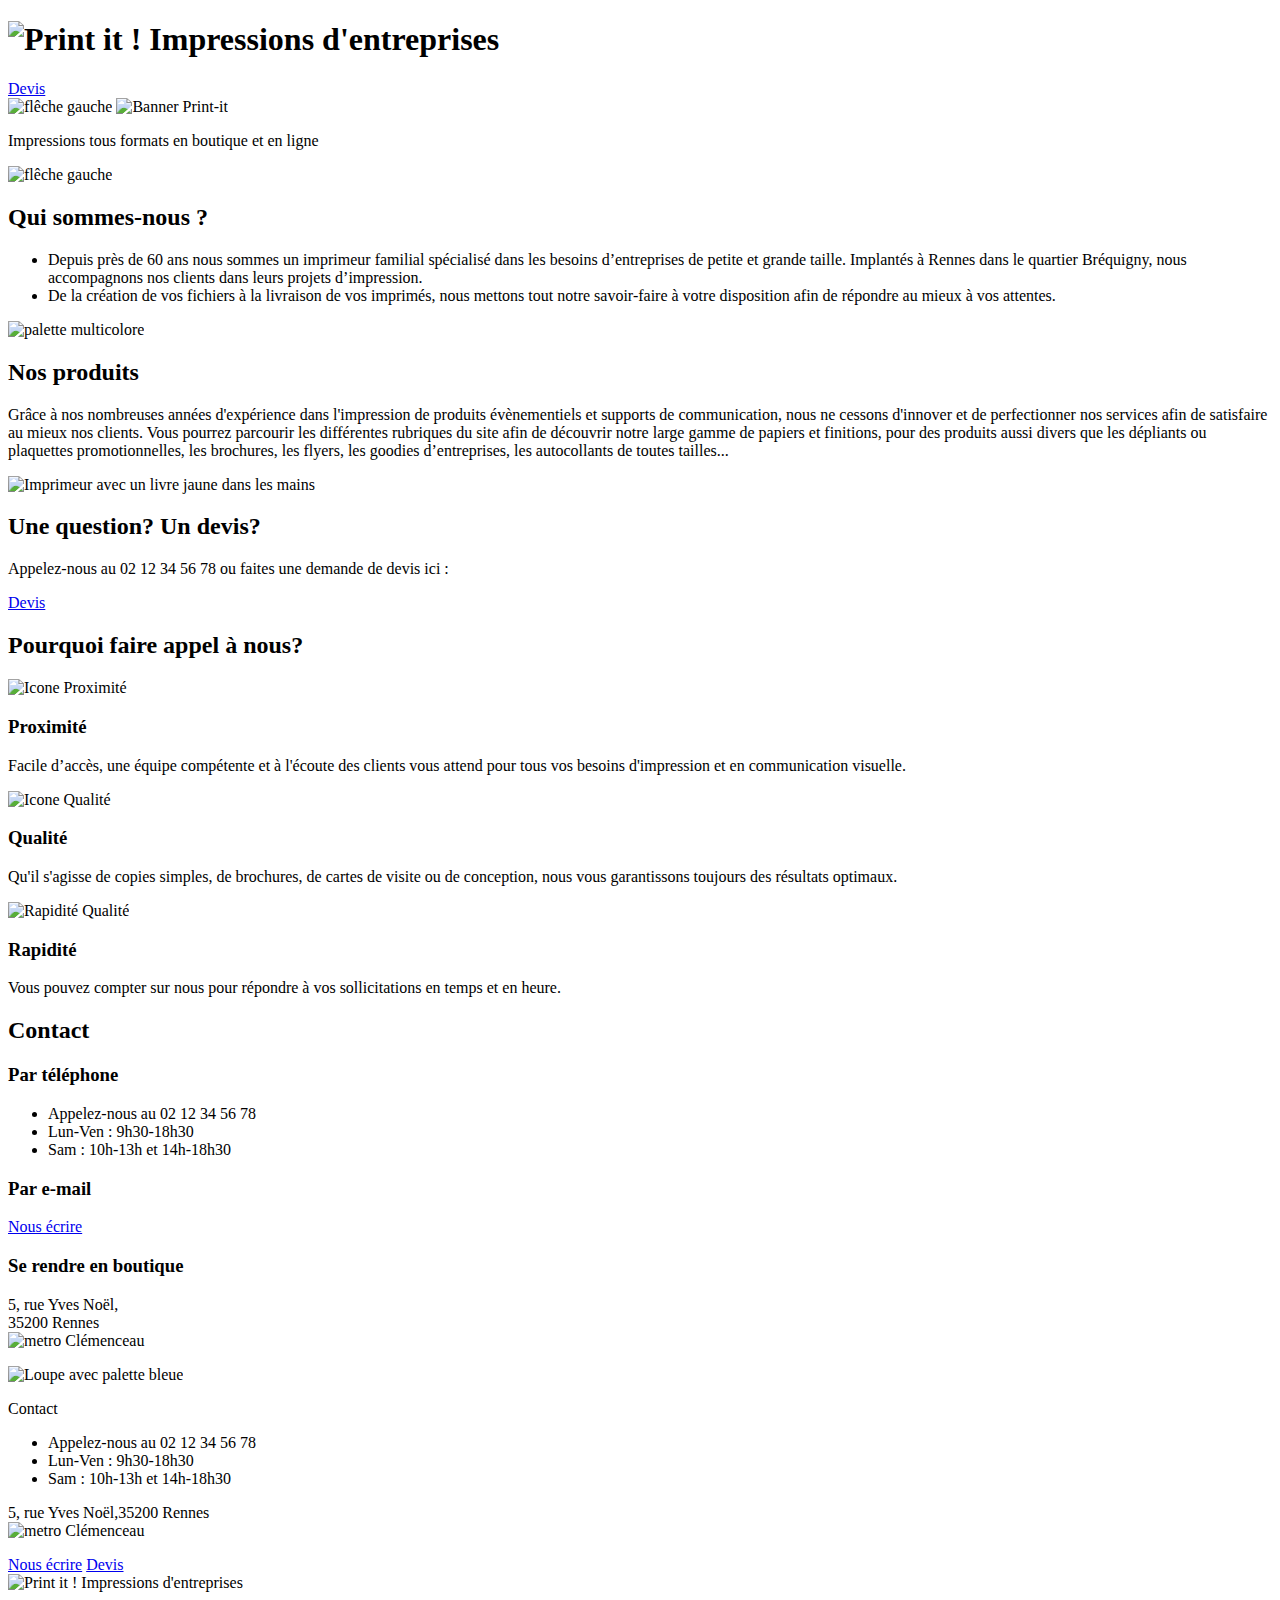
==== index.html @ a1736282 "Uppload" ====
<!DOCTYPE html>
<html lang="fr">
<head>
	<meta charset="UTF-8">
	<meta name="viewport" content="width=device-width, initial-scale=1.0">
	<title>Print it ! - Impressions d'entreprise</title>
	<link rel="stylesheet" href="./assets/style.css">
	<link rel="preconnect" href="https://fonts.googleapis.com">
	<link rel="preconnect" href="https://fonts.gstatic.com" crossorigin>
	<link href="https://fonts.googleapis.com/css2?family=Roboto:wght@400;700&family=Roboto+Slab:wght@400;900&display=swap" rel="stylesheet">
</head>
<body>
<header class="container">
	<h1>
		<img class="logo" src="./assets/images/logo.png" alt="Print it ! Impressions d'entreprises" >
	</h1>
	<a class="btn devis" href="mailto:contact@print-it.tld">Devis</a>
</header>
<main>
	<div id="banner">
		<img src="./assets/images/arrow_left.png" alt="flêche gauche" class="arrow">
		<img class="banner-img" src="./assets/images/slideshow/slide1.jpg" alt="Banner Print-it">
		<p>Impressions tous formats <span>en boutique et en ligne</span></p>
		<div class="dots">
		</div>
		<img src="./assets/images/arrow_right.png" alt="flêche gauche" class="arrow">
	</div>
	<section id="about-us" class="container">
		<div>
			<h2>Qui sommes-nous ?</h2>
			<ul>
				<li>Depuis près de 60 ans nous sommes un imprimeur familial spécialisé dans les besoins d’entreprises de petite et grande taille. Implantés à Rennes dans le quartier Bréquigny, nous accompagnons nos clients dans leurs projets d’impression.</li>
				<li>De la création de vos fichiers à la livraison de vos imprimés, nous mettons tout notre savoir-faire à votre disposition afin de répondre au mieux à vos attentes.</li>
			</ul>
		</div>
		<aside>
			<img src="./assets/images/colors.jpg" alt="palette multicolore">
		</aside>
	</section>
	<section id="products" class="container">
		<div>
			<h2>Nos produits</h2>
			<p>Grâce à nos nombreuses années d'expérience dans l'impression de produits évènementiels et supports de communication, nous ne cessons d'innover et de perfectionner nos services afin de satisfaire au mieux nos clients. Vous pourrez parcourir les différentes rubriques du site afin de découvrir notre large gamme de papiers et finitions, pour des produits aussi divers que les dépliants ou plaquettes promotionnelles, les brochures, les flyers, les goodies d’entreprises, les autocollants de toutes tailles... </p>
		</div>
		<aside>
			<img src="./assets/images/yellow-book.jpg" alt="Imprimeur avec un livre jaune dans les mains">
		</aside>

	</section>
	<section id="question" class="bg-yellow">
		<h2>Une question? Un devis?</h2>
		<p>Appelez-nous au 02 12 34 56 78 ou faites une demande de devis ici :</p>
		<a href="mailto:contact@print-it.tld" class="btn devis">Devis</a>
	</section>
	<section id="why-us" class="container">
		<h2>Pourquoi faire appel à nous?</h2>
		<div>
			<article>
				<img src="./assets/images/proximity-icon.png" alt="Icone Proximité">
				<h3>Proximité</h3>
				<p>Facile d’accès, une équipe compétente et à l'écoute des clients vous attend pour tous vos besoins d'impression et en communication visuelle.</p>
			</article>
			<article>
				<img src="./assets/images/quality-icon.png" alt="Icone Qualité">
				<h3>Qualité</h3>
				<p>Qu'il s'agisse de copies simples, de brochures, de cartes de visite ou de conception, nous vous garantissons toujours des résultats optimaux.</p>
			</article>
			<article>
				<img src="./assets/images/speedy-icon.png" alt="Rapidité Qualité">
				<h3>Rapidité</h3>
				<p>Vous pouvez compter sur nous pour répondre à vos sollicitations en temps et en heure.</p>
			</article>
		</div>
	</section>
	<section id="contact" class="bg-lightblue">
		<div class="container">
			<div>
				<h2>Contact</h2>
				<div>
					<h3>Par téléphone</h3>
					<ul>
						<li>Appelez-nous au 02 12 34 56 78</li>
						<li>Lun-Ven : 9h30-18h30</li>
						<li>Sam : 10h-13h et 14h-18h30</li>
					</ul>
				</div>
				<div>
					<h3>Par e-mail</h3>
					<p>
						<a href="mailto:contact@print-it.tld" class="btn">Nous écrire</a>
					</p>
				</div>
				<div>
					<h3>Se rendre en boutique</h3>
					<p>5, rue Yves Noël,<br>
						35200 Rennes<br>
						<img class="inline-icon" src="./assets/images/metro.png" alt="metro"/> Clémenceau</p>
				</div>
			</div>
			<div>
				<img src="./assets/images/magnifying-glass.jpg" alt="Loupe avec palette bleue">
			</div>

		</div>
	</section>
</main>
<footer>
	<div>
		<p class="footer-contact">Contact</p>
		<ul>
			<li>Appelez-nous au 02 12 34 56 78</li>
			<li>Lun-Ven : 9h30-18h30</li>
			<li>Sam : 10h-13h et 14h-18h30</li>
		</ul>
	</div>
	<div>
		<p>5, rue Yves Noël,35200 Rennes<br>
			<img src="./assets/images/metro.png" alt="metro"/> Clémenceau</p>
	</div>
	<div>
		<a href="mailto:contact@print-it.tld" class="btn">Nous écrire</a>
		<a href="mailto:contact@print-it.tld?subject=Demande&nbsp;de&nbsp;devis" class="btn devis">Devis</a>
	</div>
	<div>
		<img class="footer-logo" src="./assets/images/logo.png" alt="Print it ! Impressions d'entreprises" >
	</div>
</footer>
<script src="./assets/script.js"></script>
</body>
</html>
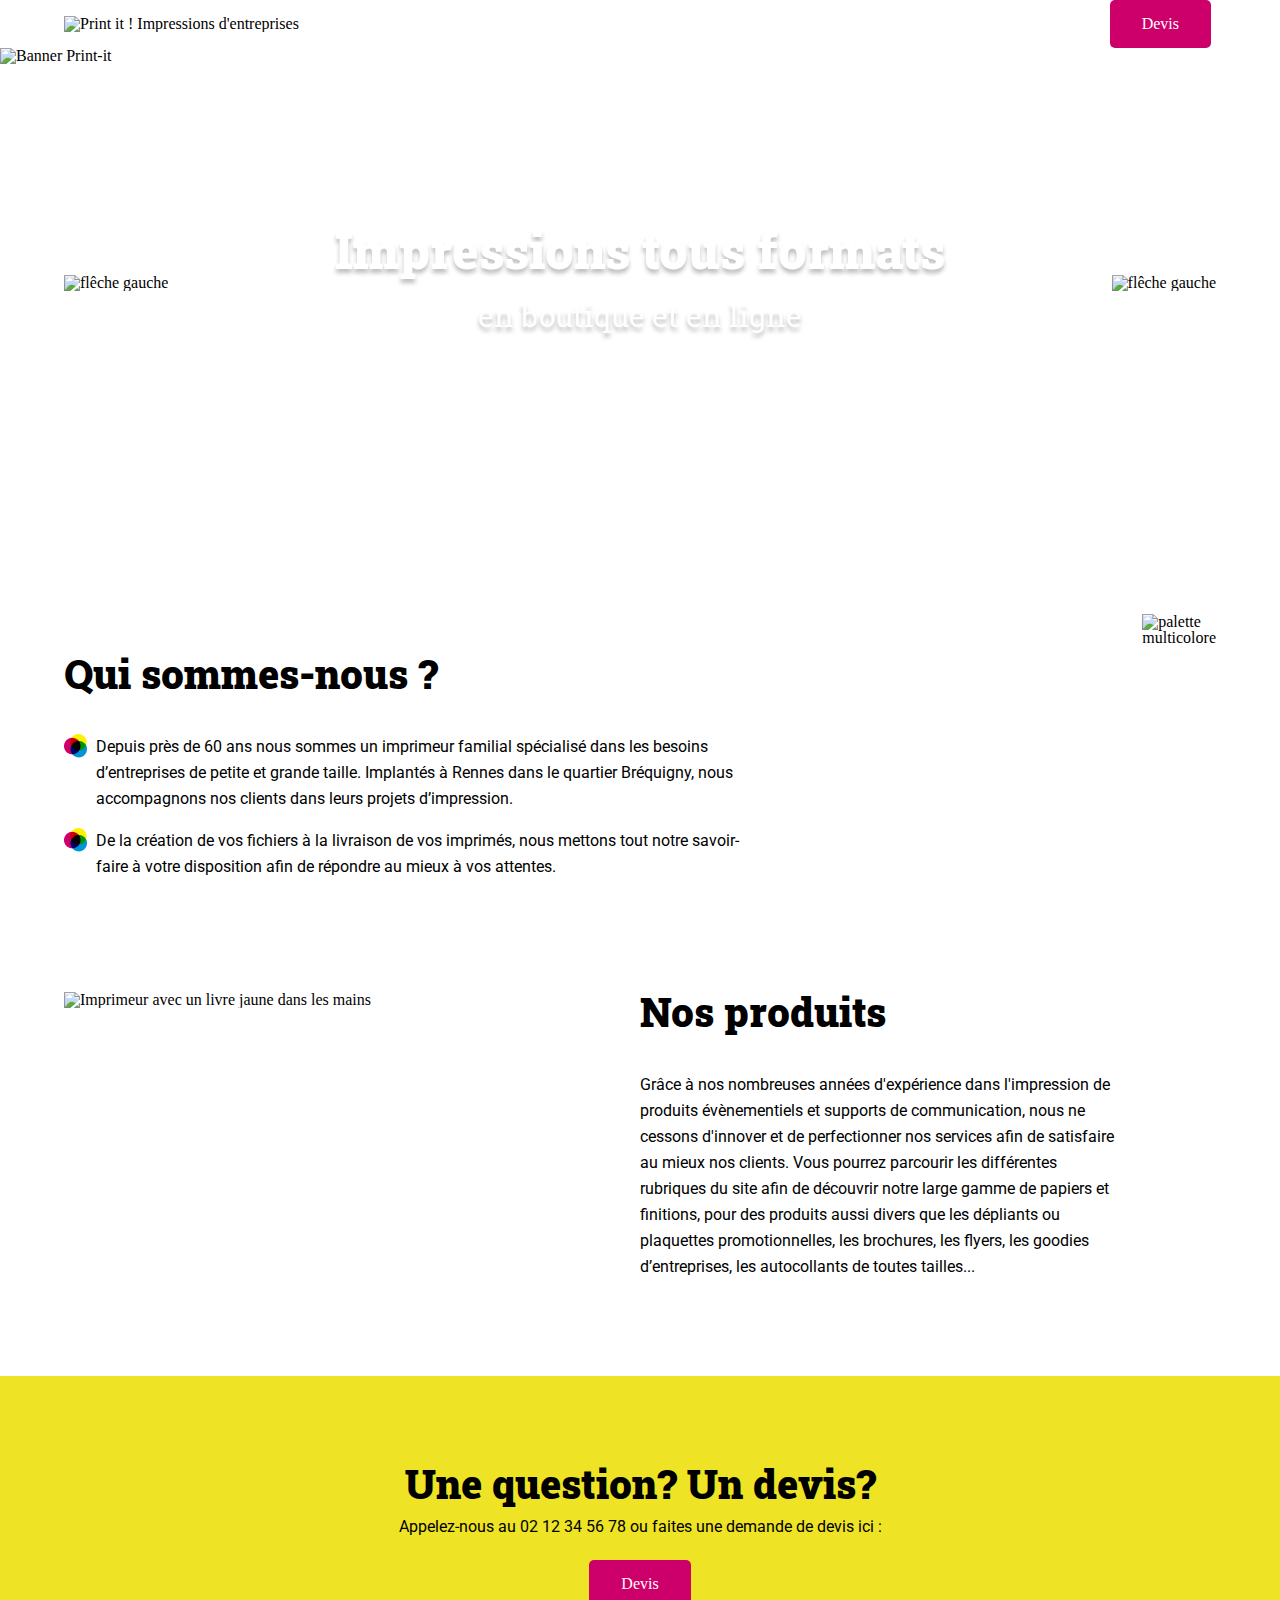
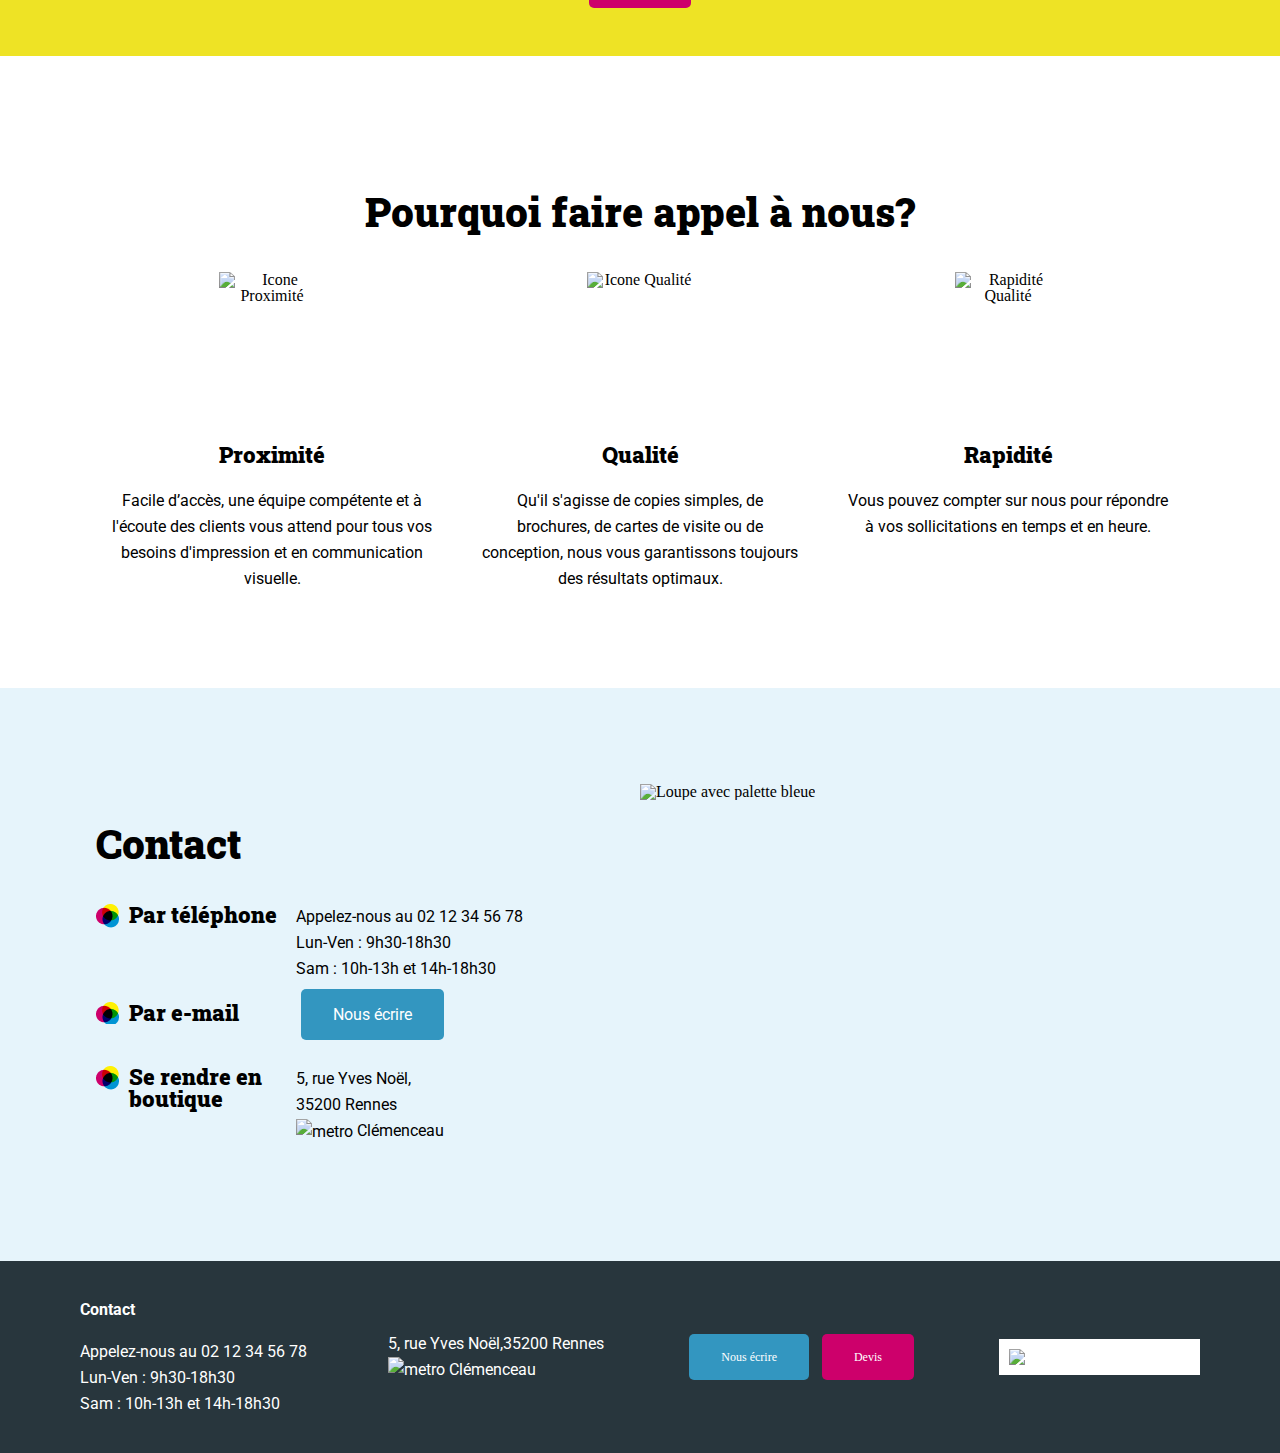
==== commit 968c92d4: "Add files via upload" ====
--- a/index.html
+++ b/index.html
@@ -4,7 +4,7 @@
 	<meta charset="UTF-8">
 	<meta name="viewport" content="width=device-width, initial-scale=1.0">
 	<title>Print it ! - Impressions d'entreprise</title>
-	<link rel="stylesheet" href="./assets/style.css">
+	<link rel="stylesheet" href="/Print-it-JS-main/assets/style.css">
 	<link rel="preconnect" href="https://fonts.googleapis.com">
 	<link rel="preconnect" href="https://fonts.gstatic.com" crossorigin>
 	<link href="https://fonts.googleapis.com/css2?family=Roboto:wght@400;700&family=Roboto+Slab:wght@400;900&display=swap" rel="stylesheet">
@@ -125,6 +125,6 @@
 		<img class="footer-logo" src="./assets/images/logo.png" alt="Print it ! Impressions d'entreprises" >
 	</div>
 </footer>
-<script src="./assets/script.js"></script>
+<script src="/assets/script.js"></script>
 </body>
 </html>
--- a/Print-it-JS-main/assets/style.css
+++ b/Print-it-JS-main/assets/style.css
@@ -0,0 +1,314 @@
+/* variables declaration */
+:root {
+	--primary-color: #3396C0;
+	--secondary-color: #CD006B;
+	--third-color: #EEE325;
+}
+
+/* Reset CSS */
+* {
+	-webkit-box-sizing: border-box;
+	-moz-box-sizing: border-box;
+	box-sizing: border-box;
+}
+html, body, div, span, applet, object, iframe,
+h1, h2, h3, h4, h5, h6, p, blockquote, pre,
+a, abbr, acronym, address, big, cite, code,
+del, dfn, em, img, ins, kbd, q, s, samp,
+small, strike, strong, sub, sup, tt, var,
+b, u, i, center,
+dl, dt, dd, ol, ul, li,
+fieldset, form, label, legend,
+table, caption, tbody, tfoot, thead, tr, th, td,
+article, aside, canvas, details, embed,
+figure, figcaption, footer, header, hgroup,
+menu, nav, output, ruby, section, summary,
+time, mark, audio, video {
+	margin: 0;
+	padding: 0;
+	border: 0;
+	font: inherit;
+	font-size: 100%;
+	vertical-align: baseline;
+}
+/* HTML5 display-role reset for older browsers */
+article, aside, details, figcaption, figure,
+footer, header, hgroup, menu, nav, section {
+	display: block;
+}
+body {
+	line-height: 1;
+}
+ol, ul {
+	list-style: none;
+}
+blockquote, q {
+	quotes: none;
+}
+blockquote:before, blockquote:after,
+q:before, q:after {
+	content: none;
+}
+table {
+	border-collapse: collapse;
+	border-spacing: 0;
+}
+body {
+
+}
+section {
+	margin-block: 6em;
+}
+h2 {
+	font-family: 'Roboto Slab', sans-serif;
+	font-size: 40px;
+	font-weight: 900;
+	margin-block: 1em;
+}
+h3{
+	font-family: 'Roboto Slab', sans-serif;
+	font-size: 22px;
+	font-weight: 900;
+	margin-block: 1em;
+}
+
+p, li {
+	font-family: Roboto, sans-serif;
+	font-size: 16px;
+	line-height: 26px;
+}
+.container {
+	max-width: 1440px;
+	margin-inline:auto;
+	padding-inline: 5%;
+}
+header {
+	display: flex;
+	justify-content: space-between;
+	align-items: center;
+}
+.logo{
+	width: 260px;
+	margin-block: 10px;
+}
+
+.btn {
+	background-color: var(--primary-color) ;
+	padding: 16px 32px;
+	margin-inline:5px;
+	border-radius: 5px;
+	color: white;
+	text-decoration: none;
+}
+.devis {
+	background-color: var(--secondary-color);
+}
+
+#banner {
+	display: flex;
+	flex-direction: column;
+	align-items: center;
+	justify-content: center;
+	width: 100%;
+	min-height: 470px;
+	position: relative;
+}
+
+/* Permet de placer les flêches dans la banner */
+#banner img:first-child{
+	position: absolute;
+	left: 5%;
+
+}
+
+#banner img:last-child{
+	position: absolute;
+	right: 5%;
+}
+
+.banner-img {
+	position: absolute;
+	width: 100%;
+	height: 100%;
+	z-index: -1;
+	object-fit: cover;
+	object-position: center;
+}
+/* Code CSS en prévision de l'ajout d'un carousel pour la bannière */
+/* Gestion des fleches du carrousel */
+#banner .arrow {
+	position: absolute;
+}
+#banner .arrow_left {
+	left: 10px;
+}
+#banner .arrow_right {
+	right: 10px;
+}
+
+.arrow{
+	cursor: pointer;
+}
+/* Gestion des points du carrousel */
+.dots {
+	position: absolute;
+	bottom: 40px;
+	display: flex;
+}
+.dot {
+	margin-inline: 5px;
+	width: 13px;
+	height: 13px;
+	background-color: #ffffff00;
+	border: 3px solid #fff;
+	border-radius: 100%;
+	box-shadow: 0 4px 4px rgba(0, 0, 0, 0.25);;
+}
+.dot_selected {
+	background-color: #fff;
+}
+/* Fin du code CSS pour le carousel */
+#banner p {
+	font-family: 'Roboto Slab', sans-serif;
+	font-weight: 900;
+	font-size: 50px;
+	line-height: 66px;
+	color: white;
+	text-shadow: 0 4px 4px rgba(0, 0, 0, 0.25);
+	text-align: center;
+}
+#banner span {
+	display: block;
+	font-weight: 400;
+	font-size: 30px;
+}
+#about-us {
+	display: flex;
+}
+#about-us article, #about-us aside {
+	flex:1;
+}
+#about-us li {
+	background: url("./images/tricolor-icon.png") no-repeat left top;
+	font-size: 16px;
+	line-height: 26px;
+	padding-left:2em;
+	width: 65%;
+	margin-bottom: 1em;
+
+}
+
+#products {
+	display: flex;
+	align-items: flex-start;
+	flex-direction: row-reverse;
+}
+#products div, #products aside {
+	flex:1;
+}
+#products div {
+	padding: 0 6em;
+}
+#products h2 {
+	margin-top: 0;
+}
+.bg-yellow {
+	background-color: var(--third-color);
+}
+#question {
+	display: flex;
+	flex-direction: column;
+	align-items: center;
+	padding-block: 3em;
+}
+#question h2 {
+	margin-bottom: 10px;
+}
+#question p {
+	margin-bottom: 20px;
+}
+
+#why-us {
+	display: flex;
+	flex-direction: column;
+	text-align: center;
+}
+#why-us > div{
+	display: flex;
+	justify-content: space-evenly;
+}
+#why-us article {
+	max-width: 320px;
+	display: flex;
+	flex-direction: column;
+}
+#why-us img {
+	width: 33%;
+	height: 150px;
+	text-align: center;
+	margin-inline: auto;
+	margin-block: 0;
+	object-fit: contain;
+}
+
+.bg-lightblue{
+	background-color: #E6F4FB;
+}
+#contact {
+	margin-bottom: 0;
+}
+#contact article, #contact div {
+	flex:1;
+}
+
+
+#contact .container {
+	flex-direction: row;
+	display: flex;
+	padding: 6em ;
+}
+
+#contact .container > div > div {
+	display: flex;
+	padding-bottom: 20px;
+}
+
+#contact h3 {
+	margin-top: 0;
+	background: url("./images/tricolor-icon.png") no-repeat left top;
+	padding-left:1.5em;
+	width: 200px;
+}
+.inline-icon {
+	vertical-align: middle;
+}
+footer {
+	background-color: #28363D;
+	color: white;
+	display: flex;
+	padding-block: 3em;
+	justify-content: space-evenly;
+	font-size: 12px;
+	align-items: center;
+}
+footer div {
+
+	position: relative;
+}
+.footer-logo {
+	background-color: white;
+	max-width: 308px;
+	padding: 10px;
+}
+.footer-contact {
+	margin-bottom: 1em;
+	font-weight: 700;
+	font-size: 16px;
+
+}
+
+@media all and (max-width: 1250px) {
+	#contact > article {
+		flex: 2;
+	}
+}
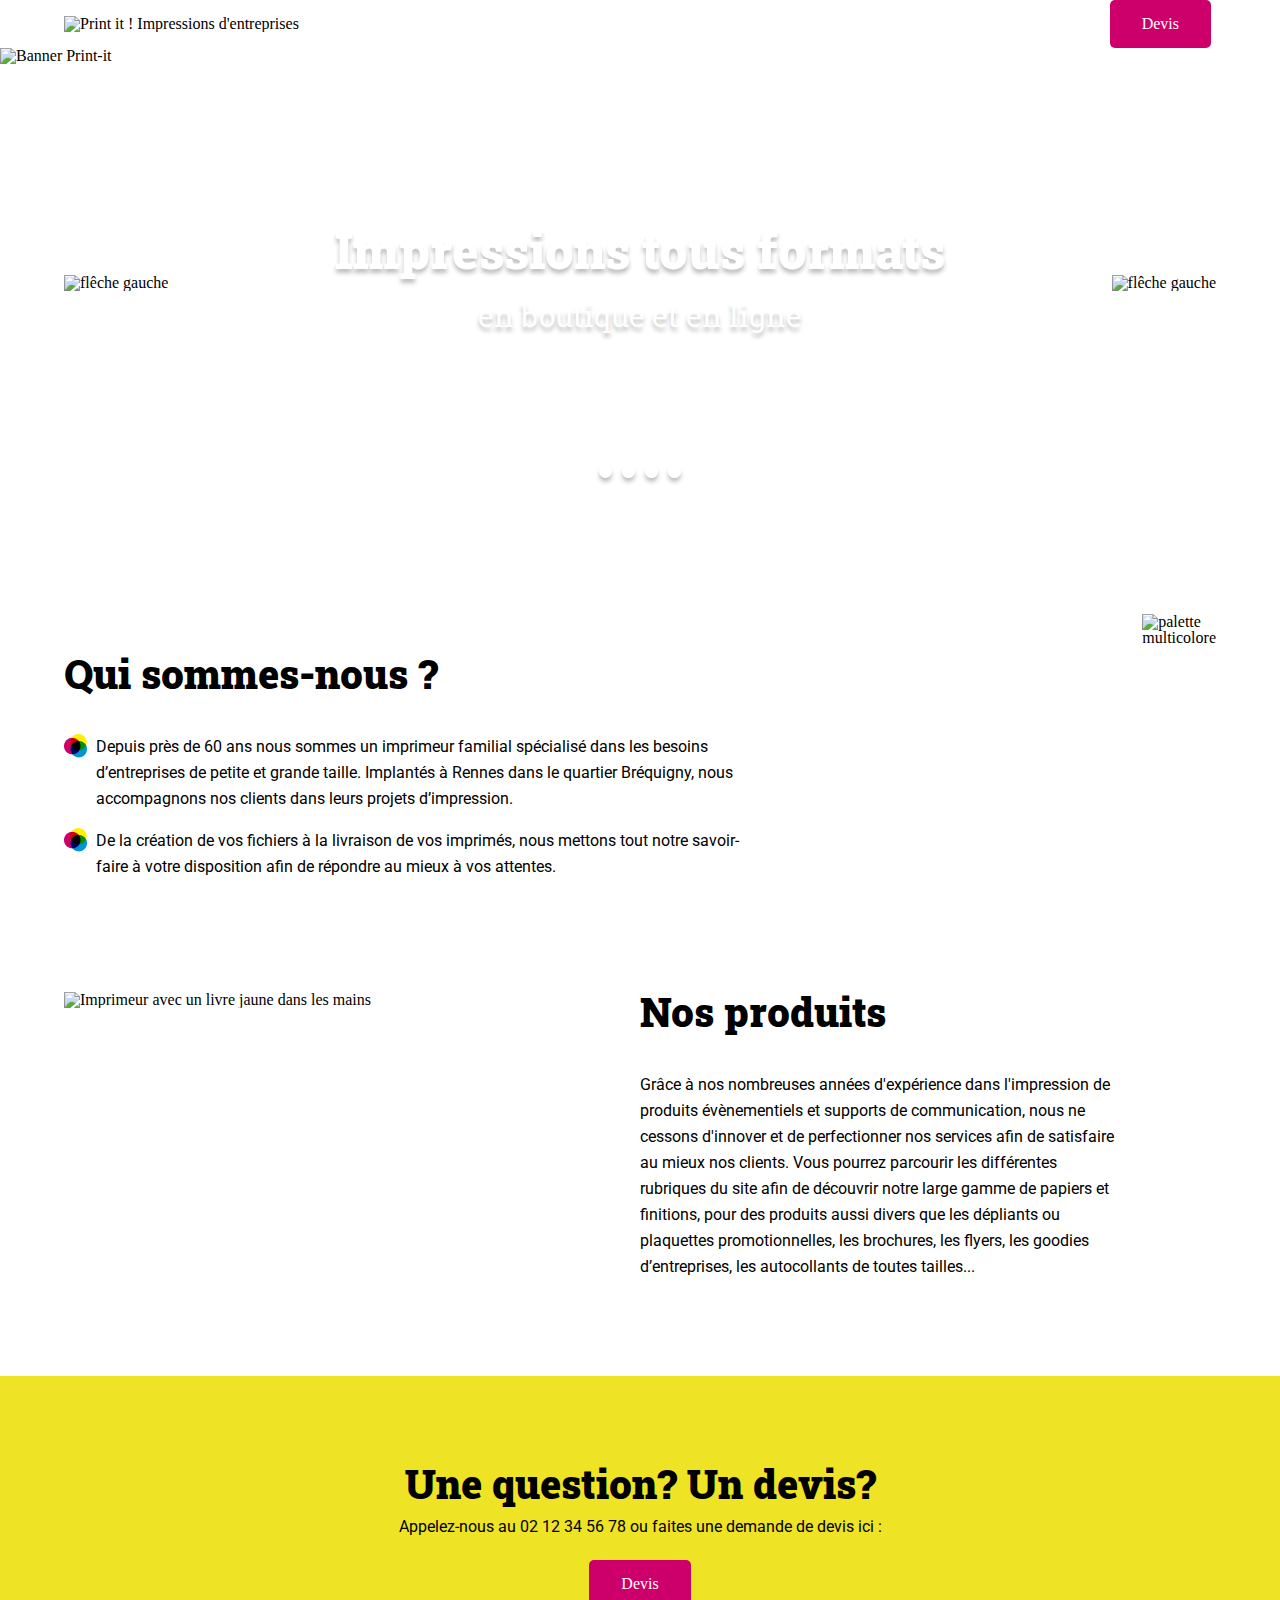
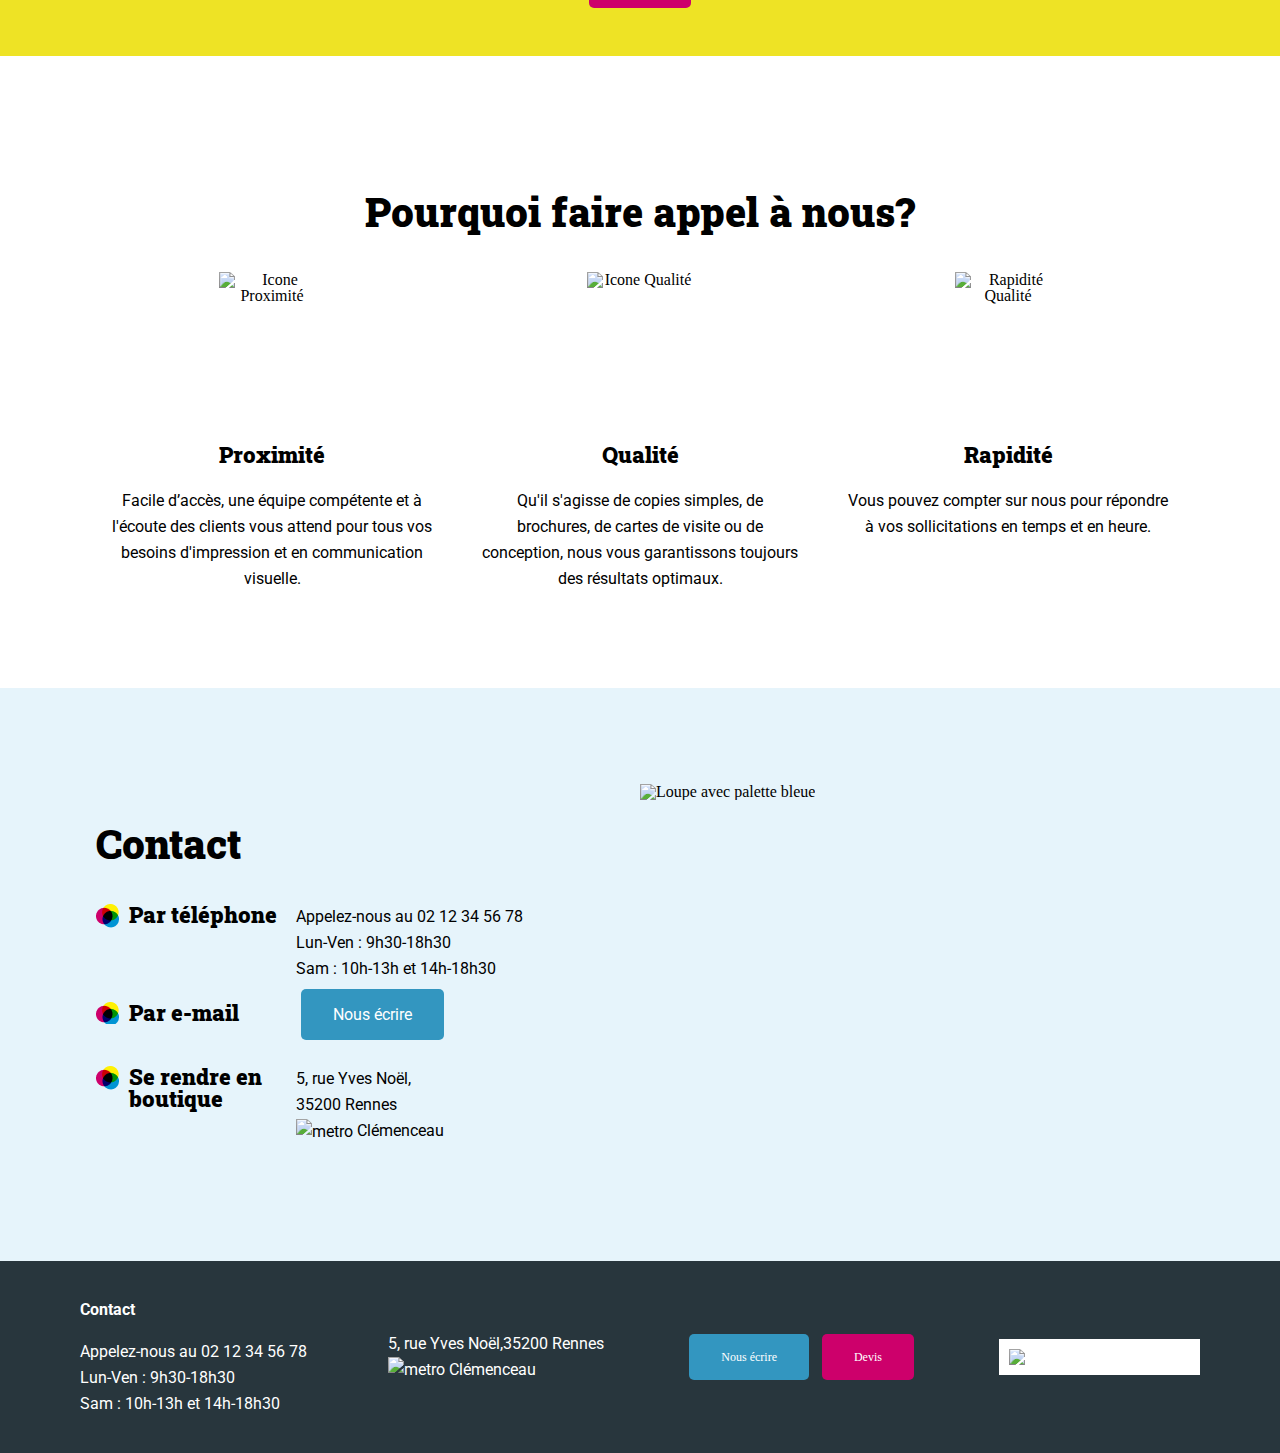
==== commit 3bf1484f: "Add files via upload" ====
--- a/index.html
+++ b/index.html
@@ -125,6 +125,6 @@
 		<img class="footer-logo" src="./assets/images/logo.png" alt="Print it ! Impressions d'entreprises" >
 	</div>
 </footer>
-<script src="/assets/script.js"></script>
+<script src="/Print-it-JS-main/assets/script.js"></script>
 </body>
 </html>
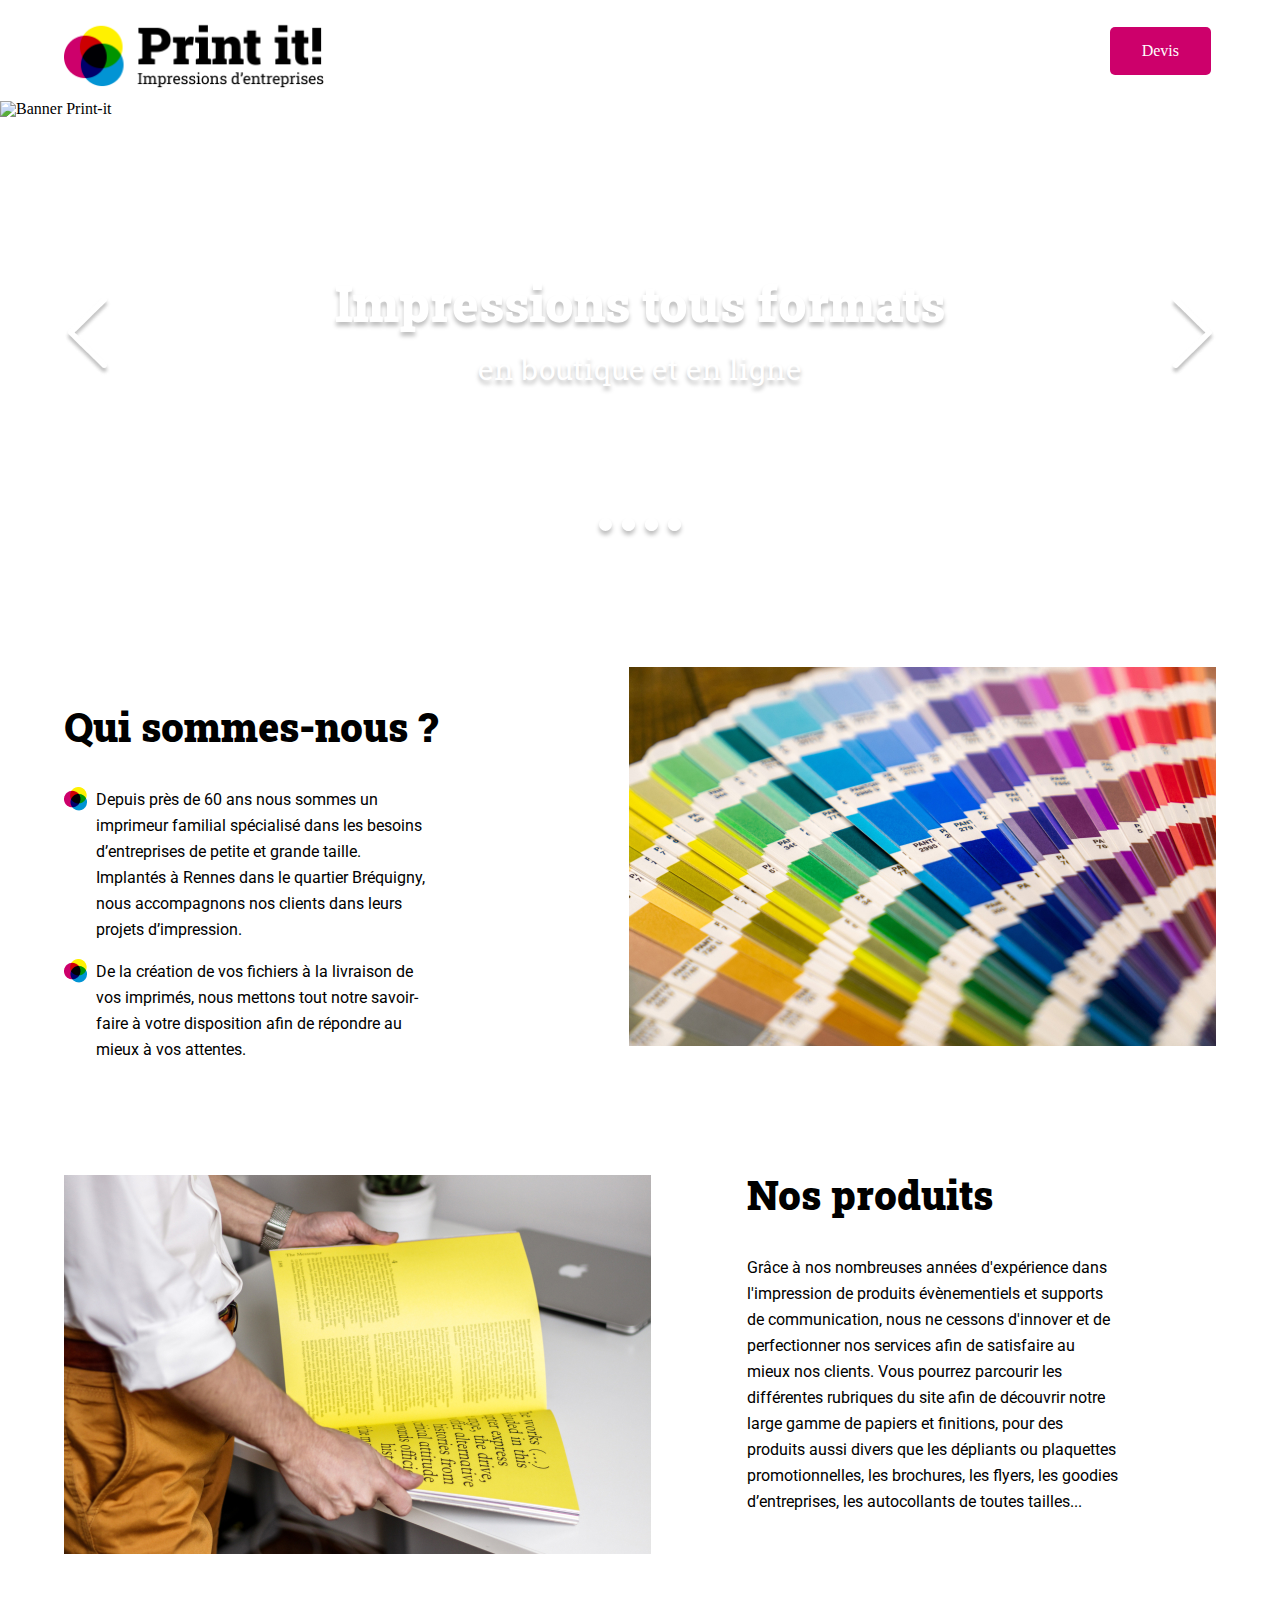
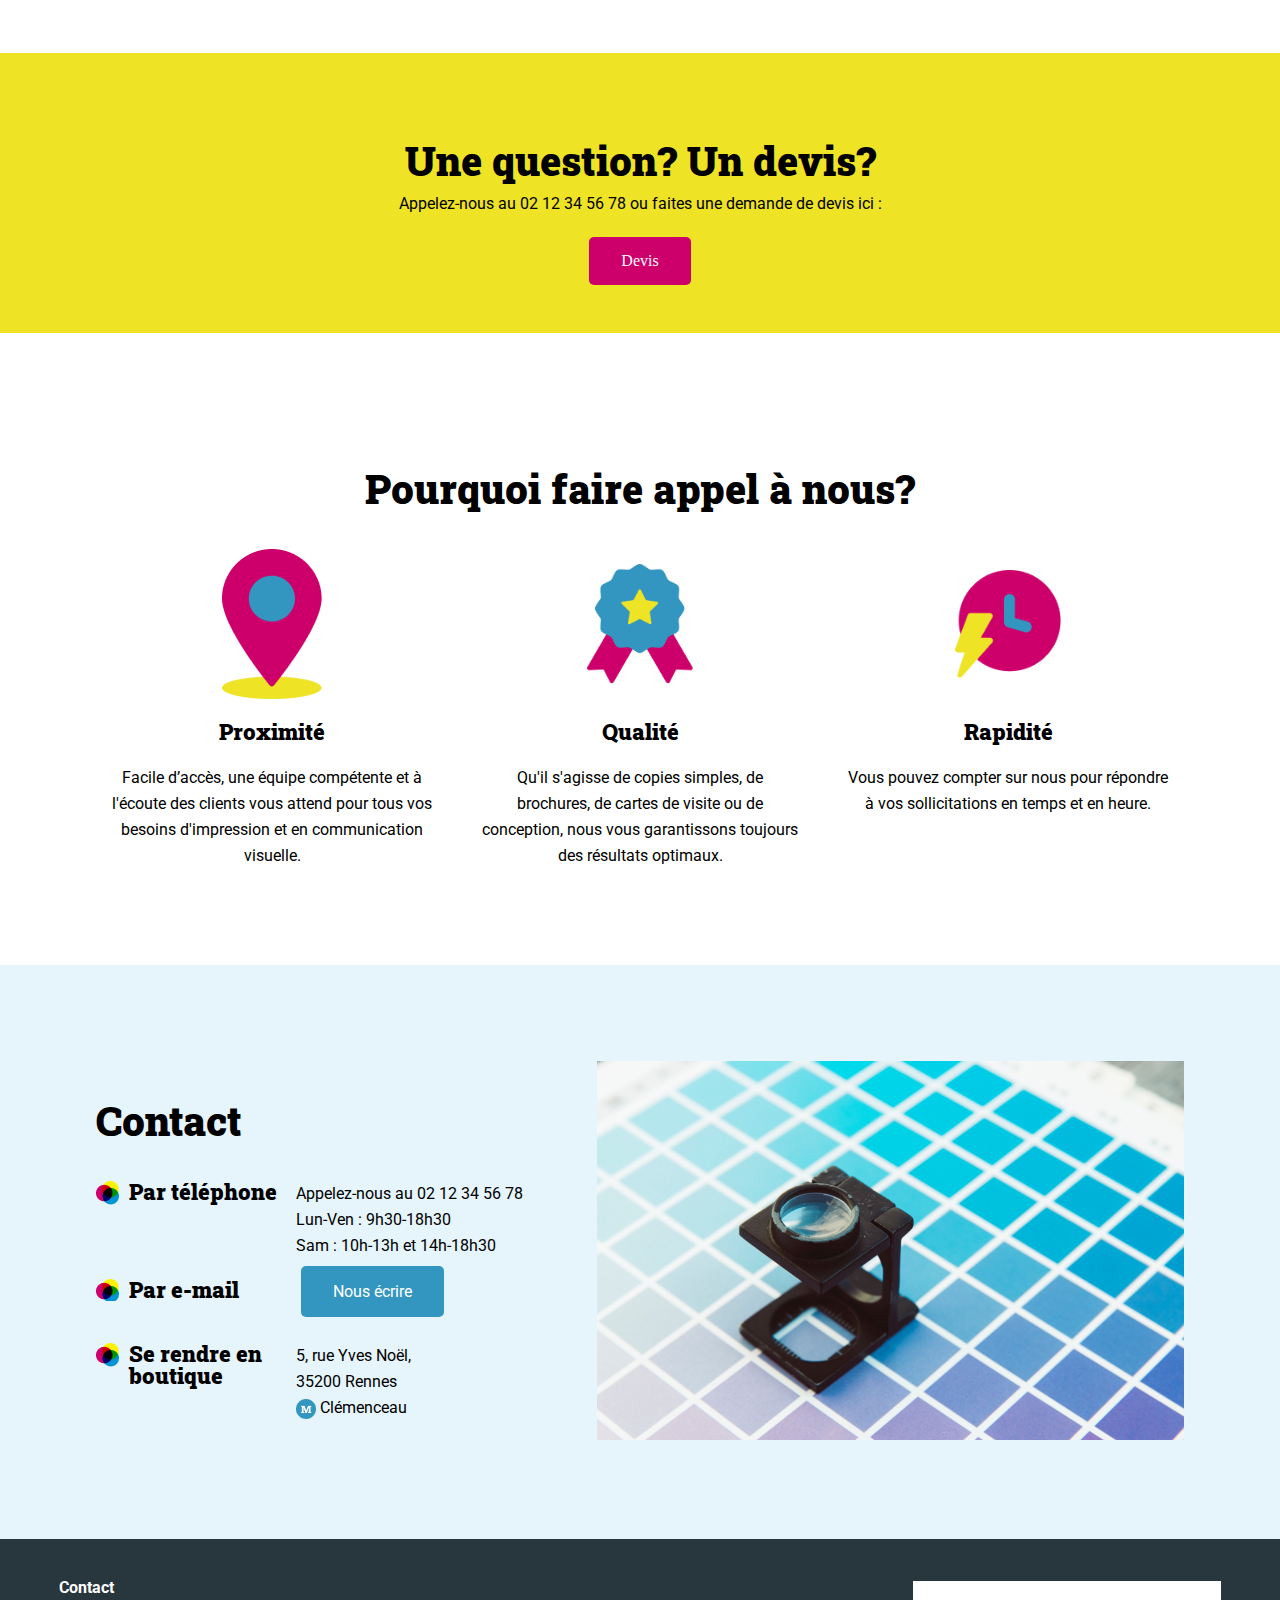
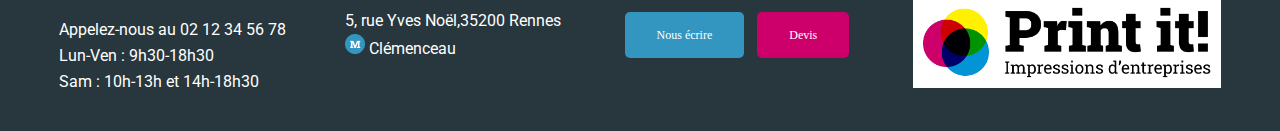
==== commit 7a85210c: "Upload website" ====
--- a/index.html
+++ b/index.html
@@ -4,7 +4,7 @@
 	<meta charset="UTF-8">
 	<meta name="viewport" content="width=device-width, initial-scale=1.0">
 	<title>Print it ! - Impressions d'entreprise</title>
-	<link rel="stylesheet" href="/Print-it-JS-main/assets/style.css">
+	<link rel="stylesheet" href="./Print-it-JS-main/assets/style.css">
 	<link rel="preconnect" href="https://fonts.googleapis.com">
 	<link rel="preconnect" href="https://fonts.gstatic.com" crossorigin>
 	<link href="https://fonts.googleapis.com/css2?family=Roboto:wght@400;700&family=Roboto+Slab:wght@400;900&display=swap" rel="stylesheet">
@@ -12,18 +12,18 @@
 <body>
 <header class="container">
 	<h1>
-		<img class="logo" src="./assets/images/logo.png" alt="Print it ! Impressions d'entreprises" >
+		<img class="logo" src="./Print-it-JS-main/assets/images/logo.png" alt="Print it ! Impressions d'entreprises" >
 	</h1>
 	<a class="btn devis" href="mailto:contact@print-it.tld">Devis</a>
 </header>
 <main>
 	<div id="banner">
-		<img src="./assets/images/arrow_left.png" alt="flêche gauche" class="arrow">
+		<img src="./Print-it-JS-main/assets/images/arrow_left.png" alt="flêche gauche" class="arrow">
 		<img class="banner-img" src="./assets/images/slideshow/slide1.jpg" alt="Banner Print-it">
 		<p>Impressions tous formats <span>en boutique et en ligne</span></p>
 		<div class="dots">
 		</div>
-		<img src="./assets/images/arrow_right.png" alt="flêche gauche" class="arrow">
+		<img src="./Print-it-JS-main/assets/images/arrow_right.png" alt="flêche gauche" class="arrow">
 	</div>
 	<section id="about-us" class="container">
 		<div>
@@ -34,7 +34,7 @@
 			</ul>
 		</div>
 		<aside>
-			<img src="./assets/images/colors.jpg" alt="palette multicolore">
+			<img src="./Print-it-JS-main/assets/images/colors.jpg" alt="palette multicolore">
 		</aside>
 	</section>
 	<section id="products" class="container">
@@ -43,7 +43,7 @@
 			<p>Grâce à nos nombreuses années d'expérience dans l'impression de produits évènementiels et supports de communication, nous ne cessons d'innover et de perfectionner nos services afin de satisfaire au mieux nos clients. Vous pourrez parcourir les différentes rubriques du site afin de découvrir notre large gamme de papiers et finitions, pour des produits aussi divers que les dépliants ou plaquettes promotionnelles, les brochures, les flyers, les goodies d’entreprises, les autocollants de toutes tailles... </p>
 		</div>
 		<aside>
-			<img src="./assets/images/yellow-book.jpg" alt="Imprimeur avec un livre jaune dans les mains">
+			<img src="./Print-it-JS-main/assets/images/yellow-book.jpg" alt="Imprimeur avec un livre jaune dans les mains">
 		</aside>
 
 	</section>
@@ -56,17 +56,17 @@
 		<h2>Pourquoi faire appel à nous?</h2>
 		<div>
 			<article>
-				<img src="./assets/images/proximity-icon.png" alt="Icone Proximité">
+				<img src="./Print-it-JS-main/assets/images/proximity-icon.png" alt="Icone Proximité">
 				<h3>Proximité</h3>
 				<p>Facile d’accès, une équipe compétente et à l'écoute des clients vous attend pour tous vos besoins d'impression et en communication visuelle.</p>
 			</article>
 			<article>
-				<img src="./assets/images/quality-icon.png" alt="Icone Qualité">
+				<img src="./Print-it-JS-main/assets/images/quality-icon.png" alt="Icone Qualité">
 				<h3>Qualité</h3>
 				<p>Qu'il s'agisse de copies simples, de brochures, de cartes de visite ou de conception, nous vous garantissons toujours des résultats optimaux.</p>
 			</article>
 			<article>
-				<img src="./assets/images/speedy-icon.png" alt="Rapidité Qualité">
+				<img src="./Print-it-JS-main/assets/images/speedy-icon.png" alt="Rapidité Qualité">
 				<h3>Rapidité</h3>
 				<p>Vous pouvez compter sur nous pour répondre à vos sollicitations en temps et en heure.</p>
 			</article>
@@ -94,11 +94,11 @@
 					<h3>Se rendre en boutique</h3>
 					<p>5, rue Yves Noël,<br>
 						35200 Rennes<br>
-						<img class="inline-icon" src="./assets/images/metro.png" alt="metro"/> Clémenceau</p>
+						<img class="inline-icon" src="./Print-it-JS-main/assets/images/metro.png" alt="metro"/> Clémenceau</p>
 				</div>
 			</div>
 			<div>
-				<img src="./assets/images/magnifying-glass.jpg" alt="Loupe avec palette bleue">
+				<img src="./Print-it-JS-main/assets/images/magnifying-glass.jpg" alt="Loupe avec palette bleue">
 			</div>
 
 		</div>
@@ -115,16 +115,16 @@
 	</div>
 	<div>
 		<p>5, rue Yves Noël,35200 Rennes<br>
-			<img src="./assets/images/metro.png" alt="metro"/> Clémenceau</p>
+			<img src="./Print-it-JS-main/assets/images/metro.png" alt="metro"/> Clémenceau</p>
 	</div>
 	<div>
 		<a href="mailto:contact@print-it.tld" class="btn">Nous écrire</a>
 		<a href="mailto:contact@print-it.tld?subject=Demande&nbsp;de&nbsp;devis" class="btn devis">Devis</a>
 	</div>
 	<div>
-		<img class="footer-logo" src="./assets/images/logo.png" alt="Print it ! Impressions d'entreprises" >
+		<img class="footer-logo" src="./Print-it-JS-main/assets/images/logo.png" alt="Print it ! Impressions d'entreprises" >
 	</div>
 </footer>
-<script src="/Print-it-JS-main/assets/script.js"></script>
+<script src="./Print-it-JS-main/assets/script.js"></script>
 </body>
 </html>
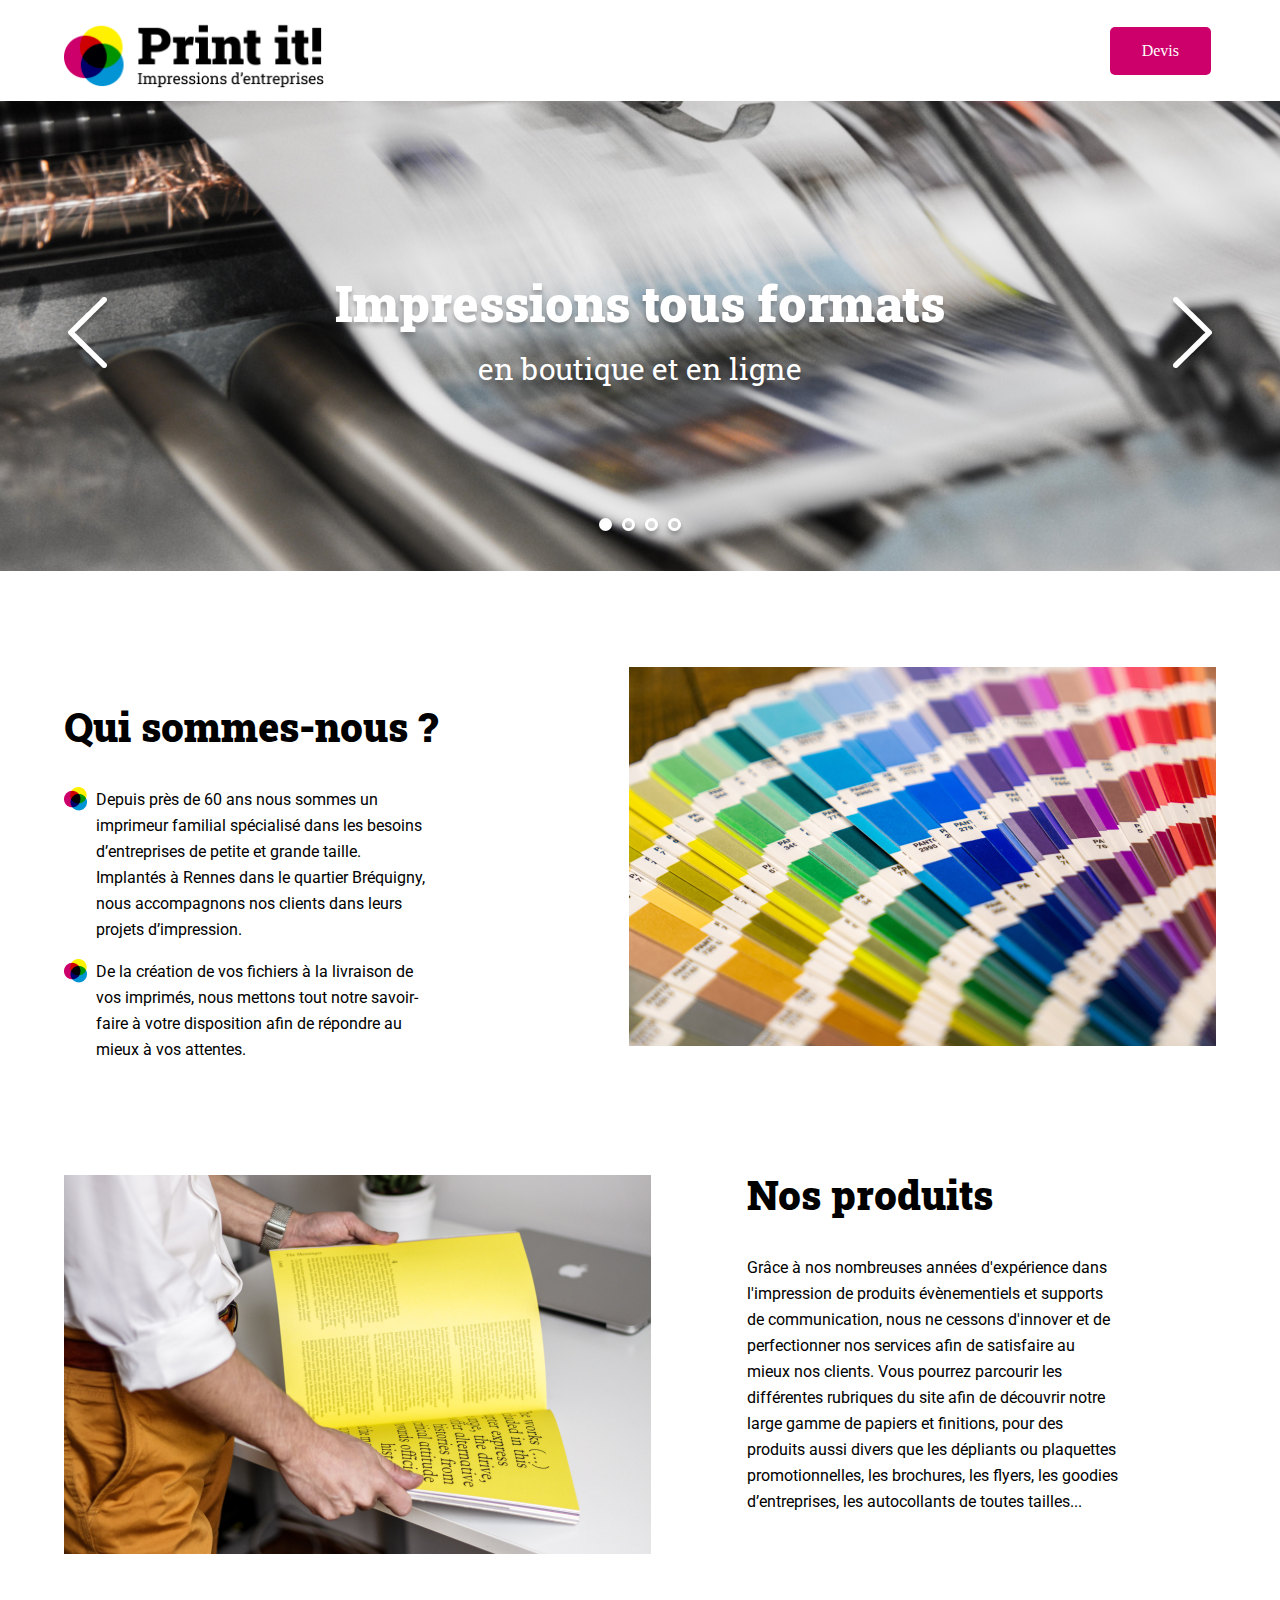
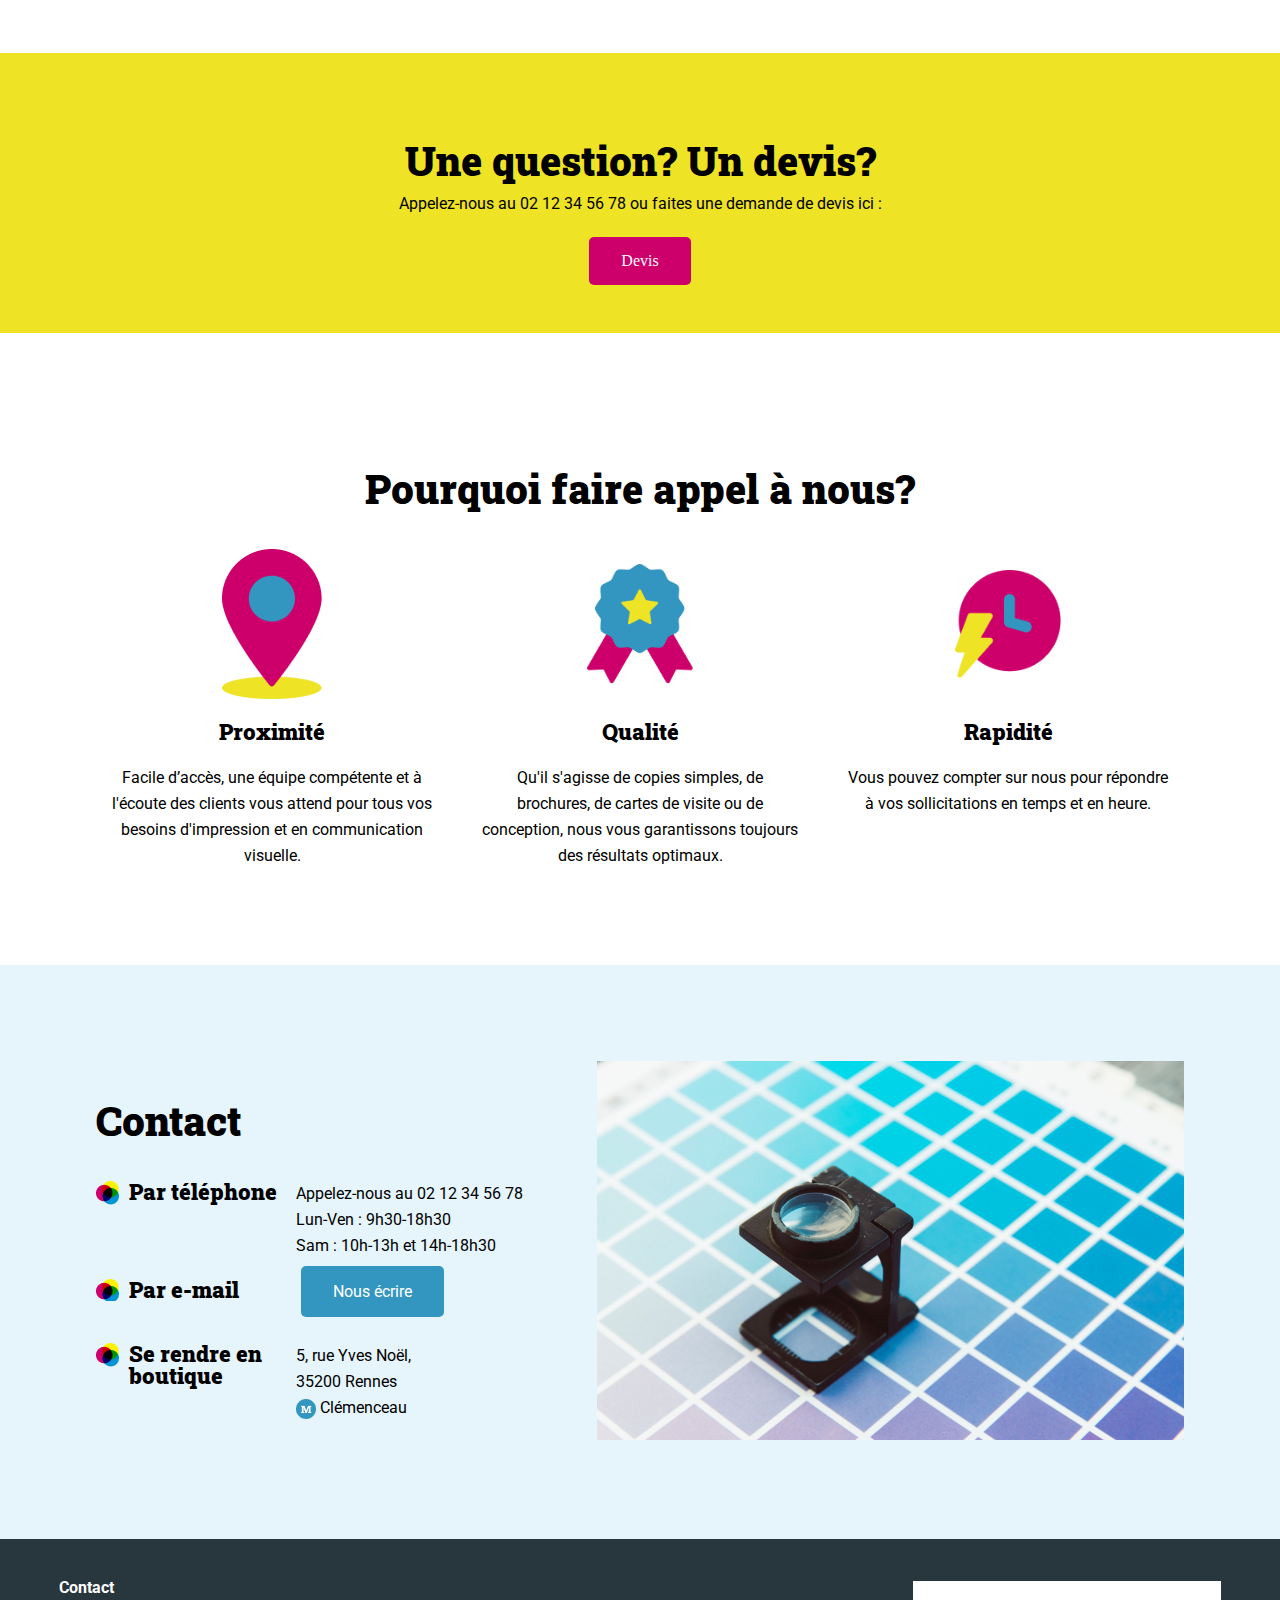
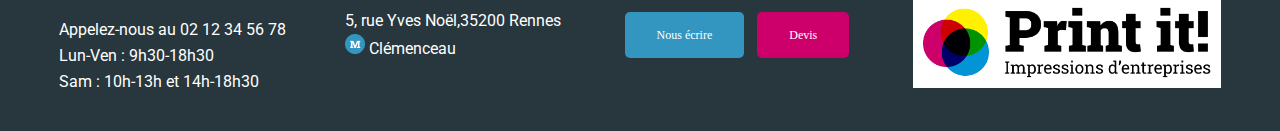
==== commit 31d53425: "Add files via upload" ====
--- a/index.html
+++ b/index.html
@@ -19,7 +19,7 @@
 <main>
 	<div id="banner">
 		<img src="./Print-it-JS-main/assets/images/arrow_left.png" alt="flêche gauche" class="arrow">
-		<img class="banner-img" src="./assets/images/slideshow/slide1.jpg" alt="Banner Print-it">
+		<img class="banner-img" src="./Print-it-JS-main/assets/images/slideshow/slide1.jpg" alt="Banner Print-it">
 		<p>Impressions tous formats <span>en boutique et en ligne</span></p>
 		<div class="dots">
 		</div>
